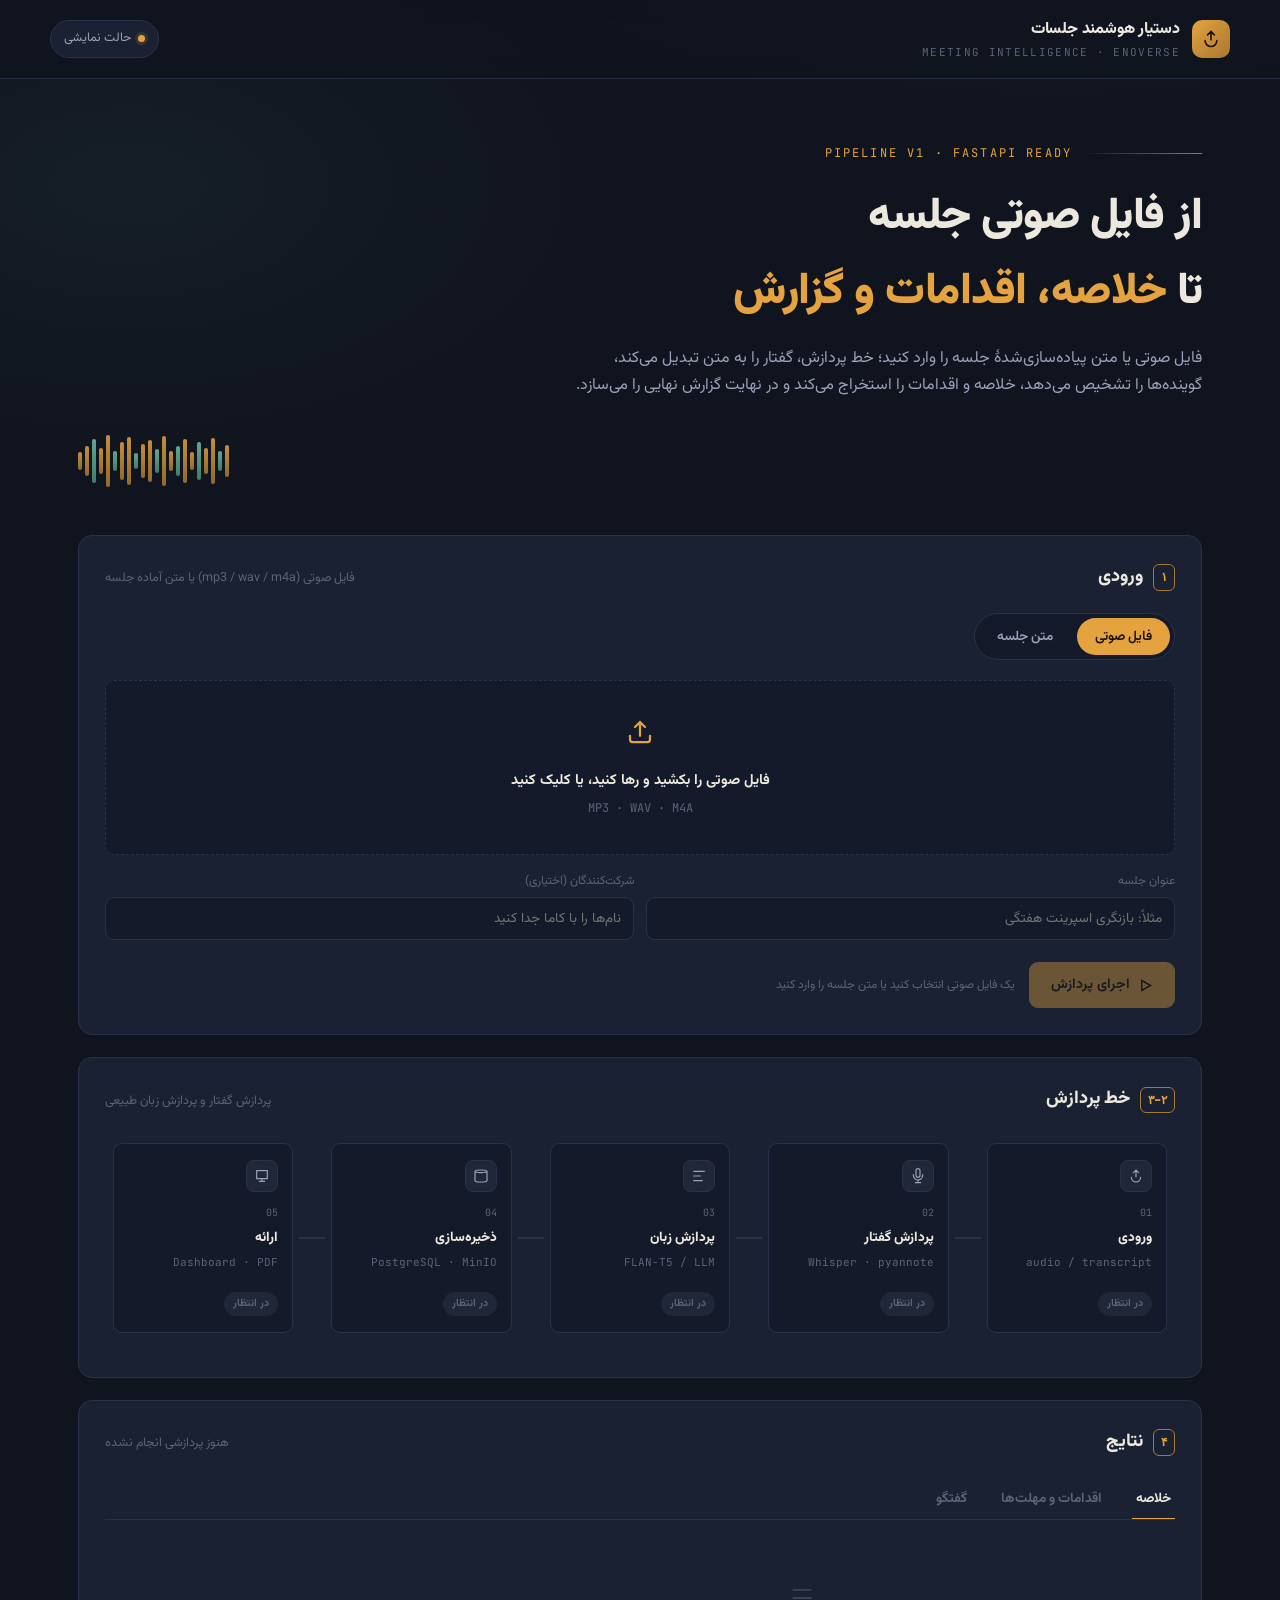
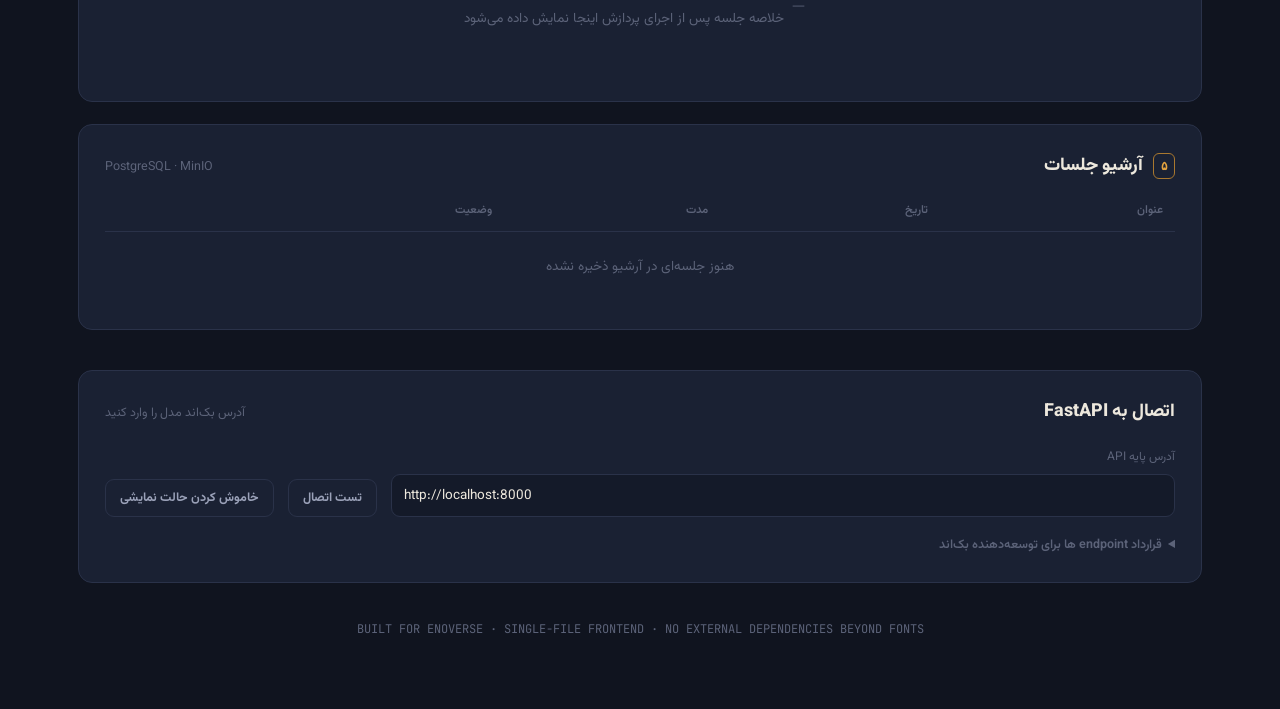
==== index.html @ 6ed1b8ac "frontend new" ====
<!DOCTYPE html>
<html lang="fa" dir="rtl">
<head>
<meta charset="UTF-8">
<meta name="viewport" content="width=device-width, initial-scale=1.0">
<title>دستیار هوشمند جلسات — Enoverse</title>
<link rel="preconnect" href="https://fonts.googleapis.com">
<link rel="preconnect" href="https://fonts.gstatic.com" crossorigin>
<link href="https://fonts.googleapis.com/css2?family=Vazirmatn:wght@400;500;600;700;800;900&family=JetBrains+Mono:wght@400;500;600;700&display=swap" rel="stylesheet">
<style>
/* ============================================================
   TOKENS
============================================================ */
:root{
  --bg:#10141f;
  --bg-alt:#141a29;
  --panel:#1a2133;
  --panel-2:#1f2738;
  --border:#2a3249;
  --border-soft:#232b40;
  --amber:#e4a33f;
  --amber-dim:#a9782f;
  --amber-soft:rgba(228,163,63,.14);
  --teal:#6fbfa5;
  --teal-soft:rgba(111,191,165,.14);
  --red:#e2664a;
  --red-soft:rgba(226,102,74,.14);
  --text:#ede8dd;
  --text-dim:#9aa1b8;
  --text-faint:#5c6379;
  --paper:#efe9db;
  --radius:14px;
  --radius-sm:9px;
  --font-fa:'Vazirmatn',sans-serif;
  --font-mono:'JetBrains Mono',monospace;
}
*{box-sizing:border-box;}
html,body{margin:0;padding:0;}
body{
  background:
    radial-gradient(1100px 520px at 82% -8%, rgba(228,163,63,.08), transparent 60%),
    radial-gradient(900px 500px at 10% 8%, rgba(111,191,165,.06), transparent 55%),
    var(--bg);
  color:var(--text);
  font-family:var(--font-fa);
  line-height:1.7;
  min-height:100vh;
}
::selection{background:var(--amber-soft);color:var(--amber);}
::-webkit-scrollbar{width:10px;height:10px;}
::-webkit-scrollbar-track{background:transparent;}
::-webkit-scrollbar-thumb{background:var(--border);border-radius:8px;}

.container{max-width:1180px;margin:0 auto;padding:0 28px;}
.mono{font-family:var(--font-mono);direction:ltr;unicode-bidi:isolate;}

a{color:inherit;}
button{font-family:inherit;cursor:pointer;}

/* ============================================================
   HEADER
============================================================ */
header.top{
  position:sticky;top:0;z-index:50;
  background:rgba(16,20,31,.86);
  backdrop-filter:blur(10px);
  border-bottom:1px solid var(--border-soft);
}
.top-inner{
  display:flex;align-items:center;justify-content:space-between;
  padding:16px 0;
}
.brand{display:flex;align-items:center;gap:12px;}
.brand-mark{
  width:38px;height:38px;border-radius:10px;
  background:linear-gradient(135deg,var(--amber),var(--amber-dim));
  display:flex;align-items:center;justify-content:center;
  flex-shrink:0;
}
.brand-mark svg{width:20px;height:20px;}
.brand-name{font-weight:800;font-size:16px;letter-spacing:-.2px;}
.brand-sub{font-family:var(--font-mono);font-size:11px;color:var(--text-faint);letter-spacing:.12em;direction:ltr;text-align:right;}

.nav-status{display:flex;align-items:center;gap:10px;}
.pill{
  display:flex;align-items:center;gap:7px;
  padding:7px 13px;border-radius:100px;
  border:1px solid var(--border);
  font-size:12.5px;color:var(--text-dim);
  background:var(--panel);
}
.dot{width:7px;height:7px;border-radius:50%;background:var(--text-faint);flex-shrink:0;}
.dot.live{background:var(--teal);box-shadow:0 0 0 3px var(--teal-soft);}
.dot.demo{background:var(--amber);box-shadow:0 0 0 3px var(--amber-soft);}

/* ============================================================
   HERO
============================================================ */
.hero{padding:64px 0 40px;}
.eyebrow{
  font-family:var(--font-mono);font-size:12px;color:var(--amber);
  letter-spacing:.18em;text-transform:uppercase;direction:ltr;
  display:flex;align-items:center;gap:10px;justify-content:flex-end;margin-bottom:18px;
}
.eyebrow::after{content:"";flex:1;max-width:120px;height:1px;background:linear-gradient(to left,var(--amber-dim),transparent);}
h1.title{
  font-size:44px;font-weight:900;letter-spacing:-.5px;margin:0 0 14px;
  color:var(--text);
}
h1.title span{color:var(--amber);}
.subtitle{font-size:16px;color:var(--text-dim);max-width:640px;margin:0 0 36px;}

/* Waveform signature */
.waveform{
  display:flex;align-items:center;gap:3px;height:52px;margin-bottom:8px;
  direction:ltr;
}
.waveform i{
  display:block;width:4px;border-radius:3px;
  background:linear-gradient(180deg,var(--amber),var(--amber-dim));
  animation:wf 1.6s ease-in-out infinite;
  opacity:.85;
}
.waveform i:nth-child(3n){background:linear-gradient(180deg,var(--teal),#4a8f79);}
@keyframes wf{
  0%,100%{transform:scaleY(.25);}
  50%{transform:scaleY(1);}
}
@media (prefers-reduced-motion:reduce){
  .waveform i{animation:none;transform:scaleY(.6);}
}

/* ============================================================
   PANELS
============================================================ */
.panel{
  background:var(--panel);
  border:1px solid var(--border);
  border-radius:var(--radius);
  padding:26px;
}
.panel + .panel{margin-top:22px;}
.panel-head{display:flex;align-items:baseline;justify-content:space-between;gap:14px;margin-bottom:20px;flex-wrap:wrap;}
.panel-title{font-size:18px;font-weight:800;display:flex;align-items:center;gap:10px;}
.panel-title .num{
  font-family:var(--font-mono);font-size:12px;color:var(--amber);
  border:1px solid var(--amber-dim);border-radius:6px;padding:2px 7px;
}
.panel-desc{font-size:12.5px;color:var(--text-faint);}

/* ============================================================
   UPLOAD SECTION
============================================================ */
.mode-switch{
  display:flex;gap:6px;background:var(--bg-alt);border:1px solid var(--border);
  border-radius:100px;padding:4px;width:fit-content;margin-bottom:20px;
}
.mode-switch button{
  border:none;background:transparent;color:var(--text-dim);
  padding:8px 18px;border-radius:100px;font-size:13.5px;font-weight:600;
  transition:all .2s;
}
.mode-switch button.active{background:var(--amber);color:#1a1204;}

.dropzone{
  border:1.5px dashed var(--border);
  border-radius:var(--radius-sm);
  padding:36px 20px;
  text-align:center;
  transition:all .2s;
  cursor:pointer;
  background:var(--bg-alt);
}
.dropzone:hover,.dropzone.drag{border-color:var(--amber);background:var(--amber-soft);}
.dropzone svg{width:30px;height:30px;color:var(--amber);margin-bottom:12px;}
.dropzone .dz-title{font-weight:700;font-size:14.5px;margin-bottom:4px;}
.dropzone .dz-sub{font-size:12px;color:var(--text-faint);font-family:var(--font-mono);direction:ltr;}
.dropzone input[type=file]{display:none;}

.file-chip{
  display:flex;align-items:center;justify-content:space-between;gap:10px;
  background:var(--bg-alt);border:1px solid var(--border);border-radius:var(--radius-sm);
  padding:12px 14px;margin-top:14px;
}
.file-chip .name{font-size:13.5px;font-weight:600;}
.file-chip .meta{font-family:var(--font-mono);font-size:11px;color:var(--text-faint);}
.file-chip button{background:none;border:none;color:var(--text-faint);font-size:16px;padding:2px 6px;}
.file-chip button:hover{color:var(--red);}

textarea.transcript-input{
  width:100%;min-height:160px;resize:vertical;
  background:var(--bg-alt);border:1px solid var(--border);border-radius:var(--radius-sm);
  color:var(--text);padding:14px;font-family:var(--font-fa);font-size:14px;line-height:1.8;
}
textarea.transcript-input:focus{outline:none;border-color:var(--amber);}

.field-row{display:flex;gap:12px;margin-top:16px;flex-wrap:wrap;}
.field{flex:1;min-width:180px;}
.field label{display:block;font-size:12px;color:var(--text-faint);margin-bottom:6px;}
.field input[type=text]{
  width:100%;background:var(--bg-alt);border:1px solid var(--border);border-radius:var(--radius-sm);
  color:var(--text);padding:10px 12px;font-size:13.5px;font-family:inherit;
}
.field input:focus{outline:none;border-color:var(--amber);}

.btn{
  display:inline-flex;align-items:center;gap:8px;justify-content:center;
  border:none;border-radius:var(--radius-sm);padding:12px 22px;
  font-size:14px;font-weight:700;transition:all .15s;
}
.btn-primary{background:var(--amber);color:#1a1204;}
.btn-primary:hover{filter:brightness(1.08);transform:translateY(-1px);}
.btn-primary:disabled{opacity:.4;cursor:not-allowed;transform:none;}
.btn-ghost{background:transparent;border:1px solid var(--border);color:var(--text-dim);}
.btn-ghost:hover{border-color:var(--text-dim);color:var(--text);}
.btn-sm{padding:8px 14px;font-size:12.5px;}
.run-row{display:flex;align-items:center;gap:14px;margin-top:22px;flex-wrap:wrap;}
.run-hint{font-size:12px;color:var(--text-faint);}

/* ============================================================
   PIPELINE (signature element — signal chain)
============================================================ */
.pipeline{
  display:flex;align-items:stretch;gap:0;overflow-x:auto;padding:8px 2px 18px;
}
.stage{
  flex:1;min-width:168px;position:relative;
  background:var(--bg-alt);border:1px solid var(--border);border-radius:var(--radius-sm);
  padding:16px 14px;margin:0 6px;
  transition:border-color .3s, background .3s;
}
.stage.active{border-color:var(--amber);background:var(--amber-soft);}
.stage.done{border-color:var(--teal);}
.stage.skip{opacity:.45;}
.stage-icon{
  width:32px;height:32px;border-radius:8px;background:var(--panel-2);
  display:flex;align-items:center;justify-content:center;margin-bottom:12px;
  border:1px solid var(--border);
}
.stage.active .stage-icon{background:var(--amber);border-color:var(--amber);}
.stage.done .stage-icon{background:var(--teal);border-color:var(--teal);}
.stage-icon svg{width:16px;height:16px;color:var(--text-dim);}
.stage.active .stage-icon svg,.stage.done .stage-icon svg{color:#101418;}
.stage-num{font-family:var(--font-mono);font-size:10px;color:var(--text-faint);margin-bottom:6px;}
.stage-title{font-size:13.5px;font-weight:800;margin-bottom:4px;}
.stage-sub{font-size:11px;color:var(--text-faint);font-family:var(--font-mono);line-height:1.6;direction:ltr;text-align:right;min-height:28px;}
.stage-badge{
  display:inline-block;margin-top:10px;font-size:10.5px;font-weight:700;
  padding:3px 9px;border-radius:100px;background:var(--panel-2);color:var(--text-faint);
}
.stage.active .stage-badge{background:var(--amber);color:#1a1204;}
.stage.done .stage-badge{background:var(--teal);color:#0c231b;}

.connector{
  width:26px;flex-shrink:0;position:relative;align-self:center;height:2px;
  background:var(--border);
}
.connector.flow{background:linear-gradient(90deg,var(--amber),var(--teal));}
.connector.flow::after{
  content:"";position:absolute;top:-2px;right:0;width:6px;height:6px;border-radius:50%;
  background:var(--amber);box-shadow:0 0 8px var(--amber);
  animation:travel 1.1s linear infinite;
}
@keyframes travel{
  0%{right:100%;opacity:0;}
  10%{opacity:1;}
  90%{opacity:1;}
  100%{right:-2px;opacity:0;}
}

/* ============================================================
   RESULTS TABS
============================================================ */
.tabs{display:flex;gap:4px;border-bottom:1px solid var(--border);margin-bottom:20px;overflow-x:auto;}
.tab{
  background:none;border:none;color:var(--text-faint);padding:10px 4px;margin-left:22px;
  font-size:13.5px;font-weight:700;position:relative;white-space:nowrap;
}
.tab.active{color:var(--text);}
.tab.active::after{content:"";position:absolute;bottom:-1px;right:0;left:0;height:2px;background:var(--amber);}
.tab-panel{display:none;}
.tab-panel.active{display:block;animation:fadein .25s ease;}
@keyframes fadein{from{opacity:0;transform:translateY(4px);}to{opacity:1;transform:translateY(0);}}

.summary-text{font-size:14.5px;line-height:2;color:var(--text);background:var(--bg-alt);border:1px solid var(--border-soft);border-radius:var(--radius-sm);padding:18px;}

.action-item{
  display:flex;gap:14px;align-items:flex-start;
  background:var(--bg-alt);border:1px solid var(--border-soft);border-radius:var(--radius-sm);
  padding:14px 16px;margin-bottom:10px;
}
.action-item .idx{
  font-family:var(--font-mono);font-size:11px;color:var(--amber);
  border:1px solid var(--amber-dim);border-radius:6px;width:24px;height:24px;
  display:flex;align-items:center;justify-content:center;flex-shrink:0;
}
.action-item .task{font-size:14px;font-weight:600;margin-bottom:5px;}
.action-item .tags{display:flex;gap:8px;flex-wrap:wrap;}
.tag{font-size:11px;font-family:var(--font-mono);color:var(--text-faint);background:var(--panel-2);padding:2px 9px;border-radius:100px;border:1px solid var(--border-soft);}
.tag.owner{color:var(--teal);border-color:rgba(111,191,165,.3);}
.tag.deadline{color:var(--amber);border-color:rgba(228,163,63,.3);}

.speaker-block{margin-bottom:16px;}
.speaker-name{display:flex;align-items:center;gap:8px;font-size:13px;font-weight:800;margin-bottom:6px;}
.speaker-swatch{width:9px;height:9px;border-radius:50%;flex-shrink:0;}
.speaker-line{font-size:13.5px;color:var(--text-dim);padding-right:17px;line-height:1.9;}

.empty{
  text-align:center;padding:44px 20px;color:var(--text-faint);font-size:13.5px;
}
.empty svg{width:28px;height:28px;margin-bottom:10px;opacity:.5;}

/* ============================================================
   HISTORY TABLE
============================================================ */
table.history{width:100%;border-collapse:collapse;font-size:13.5px;}
table.history th{
  text-align:right;font-size:11.5px;color:var(--text-faint);font-weight:600;
  padding:0 12px 10px;border-bottom:1px solid var(--border);
}
table.history td{padding:13px 12px;border-bottom:1px solid var(--border-soft);}
table.history tr:last-child td{border-bottom:none;}
.status-chip{font-size:11px;font-family:var(--font-mono);padding:3px 9px;border-radius:100px;}
.status-chip.done{background:var(--teal-soft);color:var(--teal);}
.status-chip.processing{background:var(--amber-soft);color:var(--amber);}
table.history .row-actions{display:flex;gap:6px;}
table.history .row-actions button{
  background:var(--panel-2);border:1px solid var(--border);color:var(--text-dim);
  border-radius:7px;padding:5px 10px;font-size:11.5px;
}
table.history .row-actions button:hover{color:var(--text);border-color:var(--text-dim);}

/* ============================================================
   API CONFIG FOOTER
============================================================ */
footer{padding:40px 0 70px;}
.api-panel{display:flex;gap:14px;align-items:flex-end;flex-wrap:wrap;}
.api-panel .field{min-width:280px;}
.conn-result{font-family:var(--font-mono);font-size:12px;margin-top:10px;}
.conn-result.ok{color:var(--teal);}
.conn-result.fail{color:var(--red);}
.contract-toggle{margin-top:18px;}
.contract-toggle summary{cursor:pointer;font-size:12.5px;color:var(--text-faint);font-weight:600;}
.contract{
  font-family:var(--font-mono);font-size:11.5px;color:var(--text-dim);
  background:var(--bg-alt);border:1px solid var(--border-soft);border-radius:var(--radius-sm);
  padding:16px;margin-top:12px;white-space:pre;overflow-x:auto;direction:ltr;text-align:left;line-height:1.9;
}
.foot-note{text-align:center;color:var(--text-faint);font-size:12px;margin-top:36px;}

@media (max-width:760px){
  h1.title{font-size:30px;}
  .pipeline{flex-direction:column;}
  .connector{width:2px;height:20px;margin:0 auto;}
  .stage{margin:6px 0;}
}
</style>
</head>
<body>

<header class="top">
  <div class="container top-inner">
    <div class="brand">
      <div class="brand-mark">
        <svg viewBox="0 0 24 24" fill="none" stroke="#1a1204" stroke-width="2" stroke-linecap="round"><path d="M12 3v10M8 7l4-4 4 4M5 14a7 7 0 0014 0"/></svg>
      </div>
      <div>
        <div class="brand-name">دستیار هوشمند جلسات</div>
        <div class="brand-sub">MEETING&nbsp;INTELLIGENCE&nbsp;·&nbsp;ENOVERSE</div>
      </div>
    </div>
    <div class="nav-status">
      <div class="pill"><span class="dot demo" id="connDot"></span><span id="connLabel">حالت نمایشی</span></div>
    </div>
  </div>
</header>

<main class="container">

  <section class="hero">
    <div class="eyebrow">PIPELINE v1 · FASTAPI READY</div>
    <h1 class="title">از فایل صوتی جلسه<br>تا <span>خلاصه، اقدامات و گزارش</span></h1>
    <p class="subtitle">فایل صوتی یا متن پیاده‌سازی‌شدهٔ جلسه را وارد کنید؛ خط پردازش، گفتار را به متن تبدیل می‌کند، گوینده‌ها را تشخیص می‌دهد، خلاصه و اقدامات را استخراج می‌کند و در نهایت گزارش نهایی را می‌سازد.</p>
    <div class="waveform" id="heroWave"></div>
  </section>

  <!-- LAYER 1 — INPUT -->
  <section class="panel">
    <div class="panel-head">
      <div class="panel-title"><span class="num">۱</span> ورودی</div>
      <div class="panel-desc">فایل صوتی (mp3 / wav / m4a) یا متن آماده جلسه</div>
    </div>

    <div class="mode-switch">
      <button class="active" data-mode="audio" onclick="setMode('audio')">فایل صوتی</button>
      <button data-mode="text" onclick="setMode('text')">متن جلسه</button>
    </div>

    <div id="audioMode">
      <div class="dropzone" id="dropzone" onclick="document.getElementById('fileInput').click()">
        <input type="file" id="fileInput" accept=".mp3,.wav,.m4a,audio/*">
        <svg viewBox="0 0 24 24" fill="none" stroke="currentColor" stroke-width="1.8" stroke-linecap="round"><path d="M12 15V4M8 8l4-4 4 4M4 15v3a2 2 0 002 2h12a2 2 0 002-2v-3"/></svg>
        <div class="dz-title">فایل صوتی را بکشید و رها کنید، یا کلیک کنید</div>
        <div class="dz-sub">MP3 · WAV · M4A</div>
      </div>
      <div id="fileChip" style="display:none"></div>
    </div>

    <div id="textMode" style="display:none">
      <textarea class="transcript-input" id="transcriptInput" placeholder="متن پیاده‌سازی‌شده جلسه را اینجا وارد یا جای‌گذاری کنید…"></textarea>
    </div>

    <div class="field-row">
      <div class="field">
        <label>عنوان جلسه</label>
        <input type="text" id="meetingTitle" placeholder="مثلاً: بازنگری اسپرینت هفتگی">
      </div>
      <div class="field">
        <label>شرکت‌کنندگان (اختیاری)</label>
        <input type="text" id="meetingAttendees" placeholder="نام‌ها را با کاما جدا کنید">
      </div>
    </div>

    <div class="run-row">
      <button class="btn btn-primary" id="runBtn" onclick="runPipeline()" disabled>
        <svg width="15" height="15" viewBox="0 0 24 24" fill="none" stroke="currentColor" stroke-width="2.4" stroke-linecap="round"><path d="M6 4l14 8-14 8V4z"/></svg>
        اجرای پردازش
      </button>
      <span class="run-hint" id="runHint">یک فایل صوتی انتخاب کنید یا متن جلسه را وارد کنید</span>
    </div>
  </section>

  <!-- LAYER 2+3 — PIPELINE VISUAL -->
  <section class="panel">
    <div class="panel-head">
      <div class="panel-title"><span class="num">۲–۳</span> خط پردازش</div>
      <div class="panel-desc">پردازش گفتار و پردازش زبان طبیعی</div>
    </div>
    <div class="pipeline" id="pipeline"><!-- stages injected by JS --></div>
  </section>

  <!-- RESULTS -->
  <section class="panel">
    <div class="panel-head">
      <div class="panel-title"><span class="num">۴</span> نتایج</div>
      <div class="panel-desc" id="resultMeta">هنوز پردازشی انجام نشده</div>
    </div>

    <div class="tabs">
      <button class="tab active" data-tab="summary" onclick="setTab('summary')">خلاصه</button>
      <button class="tab" data-tab="actions" onclick="setTab('actions')">اقدامات و مهلت‌ها</button>
      <button class="tab" data-tab="transcript" onclick="setTab('transcript')">گفتگو</button>
    </div>

    <div class="tab-panel active" data-panel="summary" id="panelSummary">
      <div class="empty">
        <svg viewBox="0 0 24 24" fill="none" stroke="currentColor" stroke-width="1.6"><path d="M4 5h16M4 12h16M4 19h10"/></svg>
        خلاصه جلسه پس از اجرای پردازش اینجا نمایش داده می‌شود
      </div>
    </div>
    <div class="tab-panel" data-panel="actions" id="panelActions">
      <div class="empty">
        <svg viewBox="0 0 24 24" fill="none" stroke="currentColor" stroke-width="1.6"><path d="M9 11l3 3 8-8M20 12v6a2 2 0 01-2 2H6a2 2 0 01-2-2V6a2 2 0 012-2h9"/></svg>
        اقدامات، مسئولان و مهلت‌ها پس از استخراج اینجا نمایش داده می‌شود
      </div>
    </div>
    <div class="tab-panel" data-panel="transcript" id="panelTranscript">
      <div class="empty">
        <svg viewBox="0 0 24 24" fill="none" stroke="currentColor" stroke-width="1.6"><path d="M8 9h8M8 13h5M21 15a2 2 0 01-2 2H9l-4 4V6a2 2 0 012-2h12a2 2 0 012 2v9z"/></svg>
        گفتگوی پیاده‌سازی‌شده به تفکیک گوینده اینجا نمایش داده می‌شود
      </div>
    </div>

    <div class="run-row" id="exportRow" style="display:none">
      <button class="btn btn-ghost btn-sm" onclick="downloadReport()">دانلود گزارش PDF</button>
      <button class="btn btn-ghost btn-sm" onclick="saveMeeting()">ذخیره در آرشیو جلسات</button>
    </div>
  </section>

  <!-- LAYER 4/5 — HISTORY -->
  <section class="panel">
    <div class="panel-head">
      <div class="panel-title"><span class="num">۵</span> آرشیو جلسات</div>
      <div class="panel-desc">PostgreSQL · MinIO</div>
    </div>
    <div id="historyWrap">
      <table class="history">
        <thead>
          <tr><th>عنوان</th><th>تاریخ</th><th>مدت</th><th>وضعیت</th><th></th></tr>
        </thead>
        <tbody id="historyBody"></tbody>
      </table>
    </div>
  </section>

  <!-- FOOTER — API CONFIG -->
  <footer>
    <div class="panel">
      <div class="panel-head">
        <div class="panel-title">اتصال به FastAPI</div>
        <div class="panel-desc">آدرس بک‌اند مدل را وارد کنید</div>
      </div>
      <div class="api-panel">
        <div class="field">
          <label>آدرس پایه API</label>
          <input type="text" id="apiBase" class="mono" placeholder="http://localhost:8000" value="http://localhost:8000">
        </div>
        <button class="btn btn-ghost btn-sm" onclick="testConnection()">تست اتصال</button>
        <button class="btn btn-ghost btn-sm" onclick="toggleDemo()" id="demoBtn">خاموش کردن حالت نمایشی</button>
      </div>
      <div class="conn-result" id="connResult"></div>

      <details class="contract-toggle">
        <summary>قرارداد endpoint ها برای توسعه‌دهنده بک‌اند</summary>
        <div class="contract">POST   /api/transcribe        (multipart file)  -&gt; { transcript, speakers:[{id,name}], segments:[{speaker,text,start,end}] }
POST   /api/summarize         { transcript }    -&gt; { summary }
POST   /api/extract-actions   { transcript }    -&gt; { items:[{task,owner,deadline}] }
POST   /api/meetings          { title, transcript, summary, items, speakers, duration } -&gt; { id }
GET    /api/meetings          -&gt;                { meetings:[{id,title,date,duration,status}] }
GET    /api/meetings/:id/report  -&gt; PDF (blob)
GET    /api/health            -&gt; { ok:true }</div>
      </details>
    </div>
    <div class="foot-note mono">BUILT FOR ENOVERSE · SINGLE-FILE FRONTEND · NO EXTERNAL DEPENDENCIES BEYOND FONTS</div>
  </footer>

</main>

<script>
/* ============================================================
   STATE
============================================================ */
const state = {
  mode: 'audio',
  file: null,
  transcriptText: '',
  demoMode: false,
  apiBase: 'http://localhost:8000',
  currentTab: 'summary',
  results: null,
  meetings: [],
  currentMeetingId: null
};

/* ============================================================
   HERO WAVEFORM
============================================================ */
(function buildWave(){
  const wave = document.getElementById('heroWave');
  const heights = [18,30,44,26,52,20,38,48,16,34,42,24,50,20,30,44,18,38,26,46,20,32];
  heights.forEach((h,i)=>{
    const bar = document.createElement('i');
    bar.style.height = h+'px';
    bar.style.animationDelay = (i*0.06)+'s';
    wave.appendChild(bar);
  });
})();

/* ============================================================
   PIPELINE DEFINITION (mirrors the architecture diagram)
============================================================ */
const STAGES = [
  { id:'input',     title:'ورودی',              sub:'audio / transcript', icon:'M12 3v10M8 7l4-4 4 4M5 14a7 7 0 0014 0' },
  { id:'speech',     title:'پردازش گفتار',        sub:'Whisper · pyannote', icon:'M12 1a3 3 0 00-3 3v7a3 3 0 006 0V4a3 3 0 00-3-3zM19 10v1a7 7 0 01-14 0v-1M12 18v4M8 22h8' },
  { id:'nlp',        title:'پردازش زبان',         sub:'FLAN-T5 / LLM', icon:'M4 5h16M4 12h10M4 19h13' },
  { id:'data',       title:'ذخیره‌سازی',          sub:'PostgreSQL · MinIO', icon:'M3 5v14c0 1.1 4 2 9 2s9-.9 9-2V5M3 5c0 1.1 4 2 9 2s9-.9 9-2M3 5c0-1.1 4-2 9-2s9 .9 9 2' },
  { id:'delivery',   title:'ارائه',              sub:'Dashboard · PDF', icon:'M4 4h16v12H4zM8 20h8M12 16v4' },
];

function renderPipeline(activeIndex=-1, doneUpTo=-1, skipSpeech=false){
  const wrap = document.getElementById('pipeline');
  wrap.innerHTML = '';
  STAGES.forEach((s, i)=>{
    if(i>0){
      const conn = document.createElement('div');
      conn.className = 'connector' + ((i-1 <= doneUpTo && !(skipSpeech && i===1)) ? ' flow' : '');
      wrap.appendChild(conn);
    }
    const el = document.createElement('div');
    let cls = 'stage';
    const isSkipped = skipSpeech && s.id==='speech';
    if(isSkipped) cls += ' skip';
    else if(i === activeIndex) cls += ' active';
    else if(i <= doneUpTo) cls += ' done';
    el.className = cls;
    el.innerHTML = `
      <div class="stage-icon"><svg viewBox="0 0 24 24" fill="none" stroke="currentColor" stroke-width="1.8" stroke-linecap="round"><path d="${s.icon}"/></svg></div>
      <div class="stage-num">${String(i+1).padStart(2,'0')}</div>
      <div class="stage-title">${s.title}</div>
      <div class="stage-sub">${s.sub}</div>
      <div class="stage-badge">${isSkipped ? 'رد شد' : (i===activeIndex ? 'در حال پردازش' : (i<=doneUpTo ? 'کامل' : 'در انتظار'))}</div>
    `;
    wrap.appendChild(el);
  });
}
renderPipeline();

/* ============================================================
   MODE SWITCH / UPLOAD
============================================================ */
function setMode(mode){
  state.mode = mode;
  document.querySelectorAll('.mode-switch button').forEach(b=>b.classList.toggle('active', b.dataset.mode===mode));
  document.getElementById('audioMode').style.display = mode==='audio' ? '' : 'none';
  document.getElementById('textMode').style.display = mode==='text' ? '' : 'none';
  updateRunState();
}

const dropzone = document.getElementById('dropzone');
const fileInput = document.getElementById('fileInput');
fileInput.addEventListener('change', e=> handleFile(e.target.files[0]));
['dragover','dragleave','drop'].forEach(evt=>{
  dropzone.addEventListener(evt, e=>{
    e.preventDefault();
    dropzone.classList.toggle('drag', evt==='dragover');
    if(evt==='drop' && e.dataTransfer.files[0]) handleFile(e.dataTransfer.files[0]);
  });
});

function handleFile(file){
  if(!file) return;
  state.file = file;
  const chip = document.getElementById('fileChip');
  chip.style.display = 'flex';
  chip.className = 'file-chip';
  const sizeKb = (file.size/1024/1024).toFixed(1);
  chip.innerHTML = `
    <div>
      <div class="name">${file.name}</div>
      <div class="meta">${sizeKb} MB</div>
    </div>
    <button onclick="clearFile(event)">✕</button>
  `;
  updateRunState();
}
function clearFile(e){
  e.stopPropagation();
  state.file = null;
  fileInput.value = '';
  document.getElementById('fileChip').style.display = 'none';
  updateRunState();
}
document.getElementById('transcriptInput').addEventListener('input', e=>{
  state.transcriptText = e.target.value;
  updateRunState();
});
function updateRunState(){
  const ready = state.mode==='audio' ? !!state.file : state.transcriptText.trim().length > 20;
  document.getElementById('runBtn').disabled = !ready;
  document.getElementById('runHint').textContent = ready
    ? 'آماده اجرا'
    : (state.mode==='audio' ? 'یک فایل صوتی انتخاب کنید' : 'حداقل چند جمله از متن جلسه را وارد کنید');
}

/* ============================================================
   API HELPERS — real calls first, demo fallback second
============================================================ */
async function apiCall(path, options={}){
  const url = state.apiBase.replace(/\/$/,'') + path;
  const res = await fetch(url, { ...options });
  if(!res.ok) throw new Error('API error ' + res.status);
  return res;
}

async function testConnection(){
  state.apiBase = document.getElementById('apiBase').value.trim() || state.apiBase;
  const out = document.getElementById('connResult');
  out.textContent = 'در حال بررسی…';
  out.className = 'conn-result';
  try{
    await apiCall('/api/health');
    out.textContent = '✓ اتصال برقرار شد';
    out.className = 'conn-result ok';
    setConnected(true);
  }catch(err){
    out.textContent = '✕ اتصال برقرار نشد — در حالت نمایشی ادامه می‌دهیم (' + err.message + ')';
    out.className = 'conn-result fail';
    setConnected(false);
  }
}
function setConnected(live){
  state.demoMode = !live;
  document.getElementById('connDot').className = 'dot ' + (live ? 'live' : 'demo');
  document.getElementById('connLabel').textContent = live ? 'متصل به API' : 'حالت نمایشی';
  document.getElementById('demoBtn').textContent = live ? 'روشن کردن حالت نمایشی' : 'خاموش کردن حالت نمایشی';
}
function toggleDemo(){ setConnected(state.demoMode); }

/* ============================================================
   PIPELINE EXECUTION
============================================================ */
async function runPipeline(){
  const skipSpeech = state.mode === 'text';
  document.getElementById('runBtn').disabled = true;

  // stage 0: input received
  renderPipeline(0, -1, skipSpeech);
  await wait(400);

  let transcript, speakers, segments;

  // stage 1: speech processing (skipped if raw text supplied)
  if(!skipSpeech){
    renderPipeline(1, 0, skipSpeech);
    ({ transcript, speakers, segments } = await callTranscribe(state.file));
    renderPipeline(1, 1, skipSpeech);
  } else {
    transcript = state.transcriptText.trim();
    speakers = null; segments = null;
    renderPipeline(1, 0, skipSpeech); // shown as skipped
  }
  await wait(300);

  // stage 2: NLP — summarize + extract in parallel
  renderPipeline(2, skipSpeech ? 0 : 1, skipSpeech);
  const [summary, items] = await Promise.all([
    callSummarize(transcript),
    callExtractActions(transcript)
  ]);
  renderPipeline(2, 2, skipSpeech);
  await wait(300);

  // stage 3: data layer (implicit save happens on "save to archive")
  renderPipeline(3, 3, skipSpeech);
  await wait(350);

  // stage 4: delivery ready
  renderPipeline(4, 4, skipSpeech);

  state.results = { transcript, speakers, segments, summary, items };
  renderResults();
  document.getElementById('runBtn').disabled = false;
  document.getElementById('exportRow').style.display = 'flex';
}
function wait(ms){ return new Promise(r=>setTimeout(r,ms)); }

async function callTranscribe(file){
  if(!state.demoMode){
    try{
      const form = new FormData();
      form.append('file', file);
      const res = await apiCall('/api/transcribe', { method:'POST', body:form });
      return await res.json();
    }catch(e){ /* fall through to demo */ }
  }
  await wait(900);
  return mockTranscribe(file?.name || 'جلسه');
}
async function callSummarize(transcript){
  if(!state.demoMode){
    try{
      const res = await apiCall('/api/summarize', { method:'POST', headers:{'Content-Type':'application/json'}, body:JSON.stringify({transcript}) });
      const d = await res.json();
      return d.summary;
    }catch(e){ /* fall through */ }
  }
  await wait(700);
  return mockSummary();
}
async function callExtractActions(transcript){
  if(!state.demoMode){
    try{
      const res = await apiCall('/api/extract-actions', { method:'POST', headers:{'Content-Type':'application/json'}, body:JSON.stringify({transcript}) });
      const d = await res.json();
      console.log('ACTION TRACKER RESULT:', actionData);
      return d.items;
    }catch(e){ /* fall through */ }
  }
  await wait(700);
  return mockActions();
}

/* ============================================================
   DEMO DATA (used only when no live backend is connected)
============================================================ */
function mockTranscribe(name){
  return {
    transcript: state.transcriptText || 'متن نمونهٔ پیاده‌سازی‌شده جلسه در اینجا قرار می‌گیرد.',
    speakers: [
      {id:'s1', name:'گوینده ۱', color:'#e4a33f'},
      {id:'s2', name:'گوینده ۲', color:'#6fbfa5'},
    ],
    segments: [
      {speaker:'گوینده ۱', text:'خب بریم سراغ بررسی وضعیت اسپرینت. مدل تشخیص گفتار رو تست کردیم؟'},
      {speaker:'گوینده ۲', text:'بله، دقت روی نمونه‌های فارسی حدود ۹۲ درصده. مشکل اصلی روی صداهای هم‌پوشان بود.'},
      {speaker:'گوینده ۱', text:'خوبه. تا جمعه خلاصه‌سازی رو هم وصل کن به pipeline.'},
      {speaker:'گوینده ۲', text:'باشه، گزارش PDF رو هم تا آخر هفته آماده می‌کنم.'},
    ]
  };
}
function mockSummary(){
  return 'در این جلسه وضعیت پیاده‌سازی خط پردازش صوت بررسی شد. مدل تشخیص گفتار روی نمونه‌های فارسی با دقت قابل‌قبولی کار می‌کند، اما در تشخیص صداهای هم‌پوشان نیاز به بهبود دارد. تیم توافق کرد که ماژول خلاصه‌سازی تا پایان هفته به خط پردازش متصل شود و گزارش PDF نهایی نیز آماده شود.';
}
function mockActions(){
  return [
    {task:'اتصال ماژول خلاصه‌سازی به pipeline اصلی', owner:'گوینده ۲', deadline:'جمعه این هفته'},
    {task:'بهبود دقت تشخیص گفتار روی صداهای هم‌پوشان', owner:'گوینده ۱', deadline:'اسپرینت بعدی'},
    {task:'آماده‌سازی خروجی گزارش PDF', owner:'گوینده ۲', deadline:'پایان هفته'},
  ];
}

/* ============================================================
   RESULTS RENDERING
============================================================ */
function renderResults(){
  const r = state.results;
  document.getElementById('resultMeta').textContent =
    (document.getElementById('meetingTitle').value || 'جلسه بدون عنوان') + ' · ' + new Date().toLocaleDateString('fa-IR');

  document.getElementById('panelSummary').innerHTML = `<div class="summary-text">${r.summary}</div>`;

  document.getElementById('panelActions').innerHTML = r.items.map((it,i)=>`
    <div class="action-item">
      <div class="idx">${i+1}</div>
      <div>
        <div class="task">${it.task}</div>
        <div class="tags">
          <span class="tag owner">مسئول: ${it.owner}</span>
          <span class="tag deadline">مهلت: ${it.deadline}</span>
        </div>
      </div>
    </div>
  `).join('');

  if(r.segments){
    document.getElementById('panelTranscript').innerHTML = r.segments.map(seg=>{
      const spk = (r.speakers||[]).find(s=>s.name===seg.speaker);
      const color = spk ? spk.color : '#9aa1b8';
      return `<div class="speaker-block">
        <div class="speaker-name"><span class="speaker-swatch" style="background:${color}"></span>${seg.speaker}</div>
        <div class="speaker-line">${seg.text}</div>
      </div>`;
    }).join('');
  } else {
    document.getElementById('panelTranscript').innerHTML = `<div class="summary-text">${r.transcript}</div>`;
  }
}

function setTab(tab){
  state.currentTab = tab;
  document.querySelectorAll('.tab').forEach(b=>b.classList.toggle('active', b.dataset.tab===tab));
  document.querySelectorAll('.tab-panel').forEach(p=>p.classList.toggle('active', p.dataset.panel===tab));
}

/* ============================================================
   SAVE / DOWNLOAD / HISTORY
============================================================ */
async function saveMeeting() {
  const title =
    document.getElementById('meetingTitle').value || 'جلسه بدون عنوان';

  const payload = {
    title,
    transcript: state.results.transcript,
    summary: state.results.summary,
    items: state.results.items,
    speakers: state.results.speakers,
    duration: 0
  };

  let saved = null;

  if (!state.demoMode) {
    try {
      const res = await apiCall('/api/meetings', {
        method: 'POST',
        headers: {
          'Content-Type': 'application/json'
        },
        body: JSON.stringify(payload)
      });

      const data = await res.json();

      console.log('SAVE MEETING STATUS:', res.status);
      console.log('SAVE MEETING RESPONSE:', data);

      if (!res.ok) {
        throw new Error(JSON.stringify(data));
      }

      saved = data;

    } catch (e) {
      console.error('SAVE MEETING ERROR:', e);
      alert('ذخیره جلسه ناموفق بود: ' + e.message);
      return;
    }
  }

  const id = saved?.id || 'm' + Date.now();

  state.currentMeetingId = id;

  state.meetings.unshift({
    id,
    title,
    date: new Date().toLocaleDateString('fa-IR'),
    duration: '—',
    status: 'done'
  });

  renderHistory();
  alert('جلسه ذخیره شد.');
}

async function downloadReport() {
  if (!state.currentMeetingId) {
    alert('ابتدا جلسه را ذخیره کنید.');
    return;
  }

  try {
    const response = await fetch(
      `${state.apiBase}/api/meetings/${state.currentMeetingId}/report`
    );

    if (!response.ok) {
      throw new Error(`PDF download failed: ${response.status}`);
    }

    const blob = await response.blob();
    renderPipeline(-1, 4, false);
    const url = window.URL.createObjectURL(blob);

    const link = document.createElement('a');
    link.href = url;
    link.download = 'meeting-report.pdf';

    document.body.appendChild(link);
    link.click();
    link.remove();

    window.URL.revokeObjectURL(url);

  } catch (error) {
    console.error('PDF error:', error);
    alert('خطا در دریافت فایل PDF');
  }
}
function renderHistory(){
  const body = document.getElementById('historyBody');
  if(state.meetings.length===0){
    body.innerHTML = `<tr><td colspan="5" style="text-align:center;color:var(--text-faint);padding:24px 0">هنوز جلسه‌ای در آرشیو ذخیره نشده</td></tr>`;
    return;
  }
  body.innerHTML = state.meetings.map(m=>`
    <tr>
      <td>${m.title}</td>
      <td class="mono">${m.date}</td>
      <td class="mono">${m.duration}</td>
      <td><span class="status-chip done">تکمیل‌شده</span></td>
      <td class="row-actions"><button onclick="alert('مشاهده جزئیات جلسه ${m.id}')">مشاهده</button></td>
    </tr>
  `).join('');
}

async function loadMeetings(){
  if(!state.demoMode){
    try{
      const res = await apiCall('/api/meetings');
      const d = await res.json();
      state.meetings = d.meetings || [];
    }catch(e){ /* keep local state */ }
  }
  renderHistory();
}

/* init */
setConnected(false);
renderHistory();
</script>
</body>
</html>
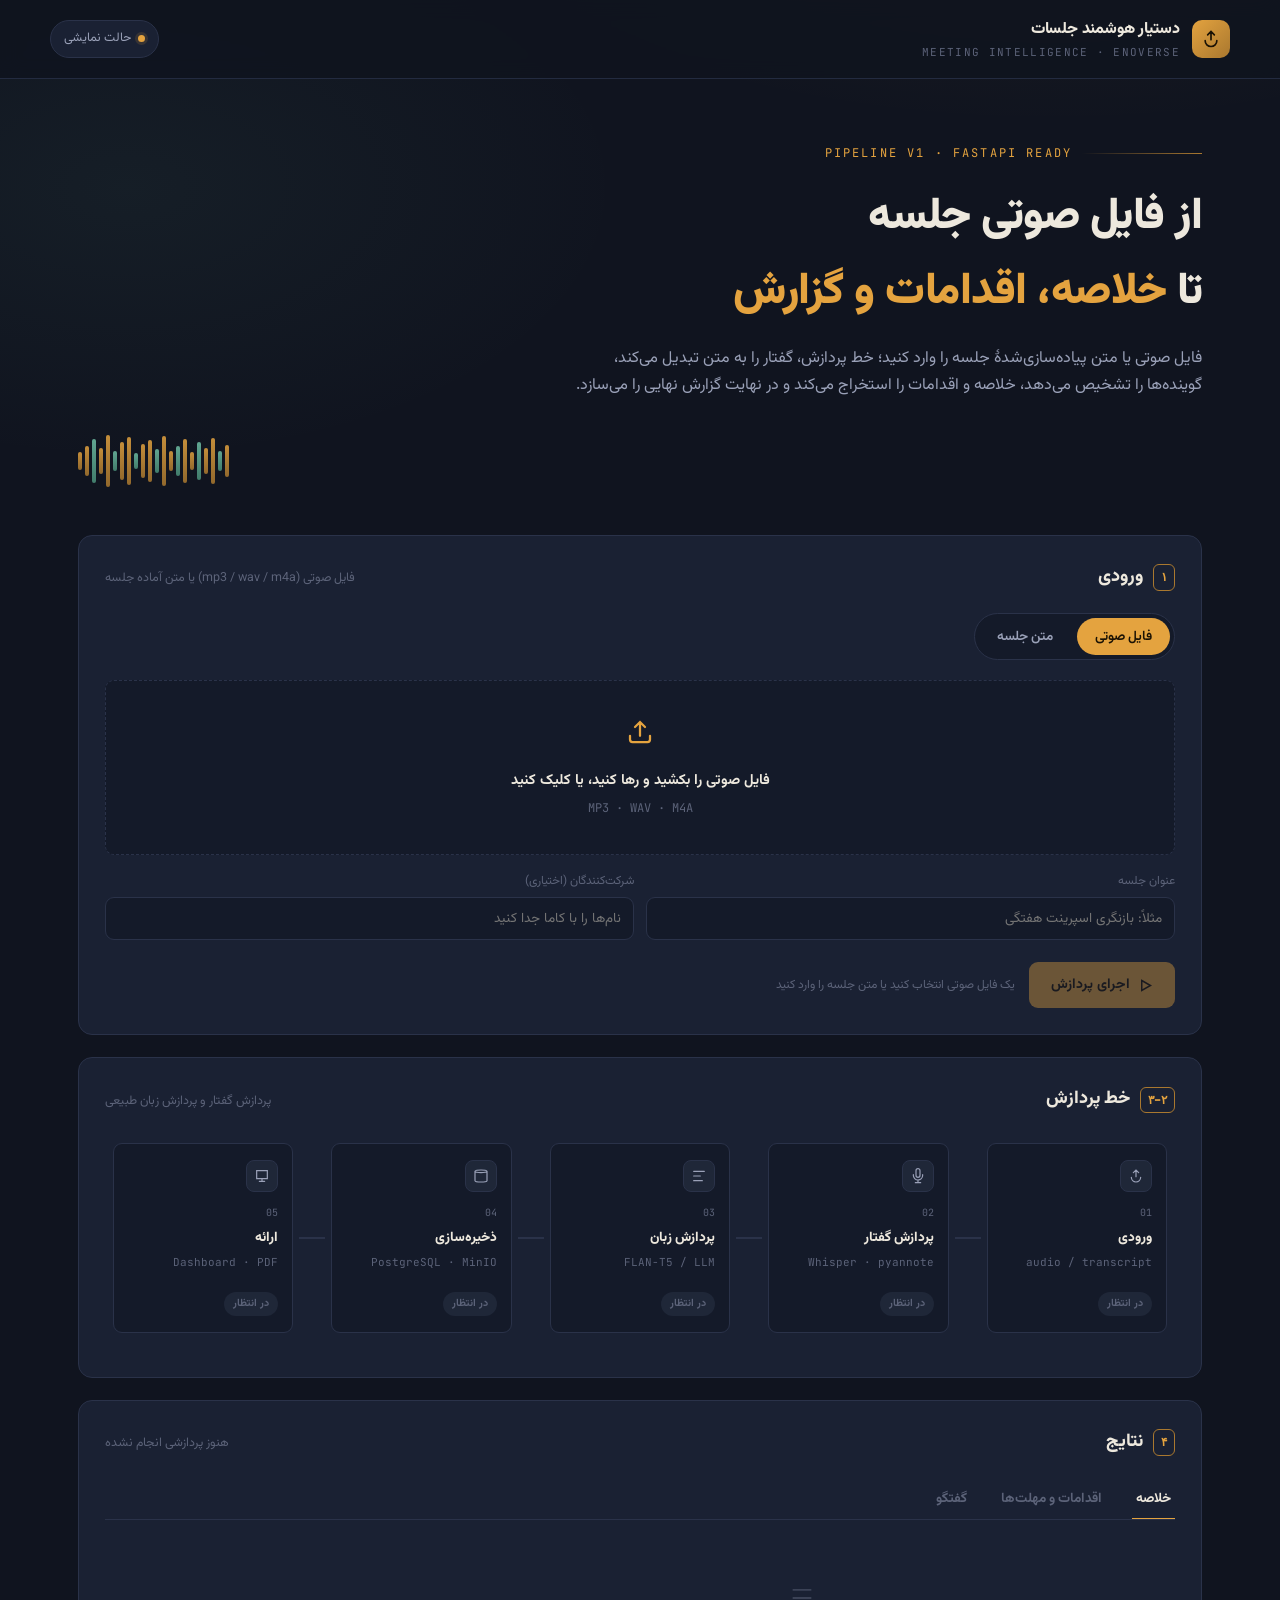
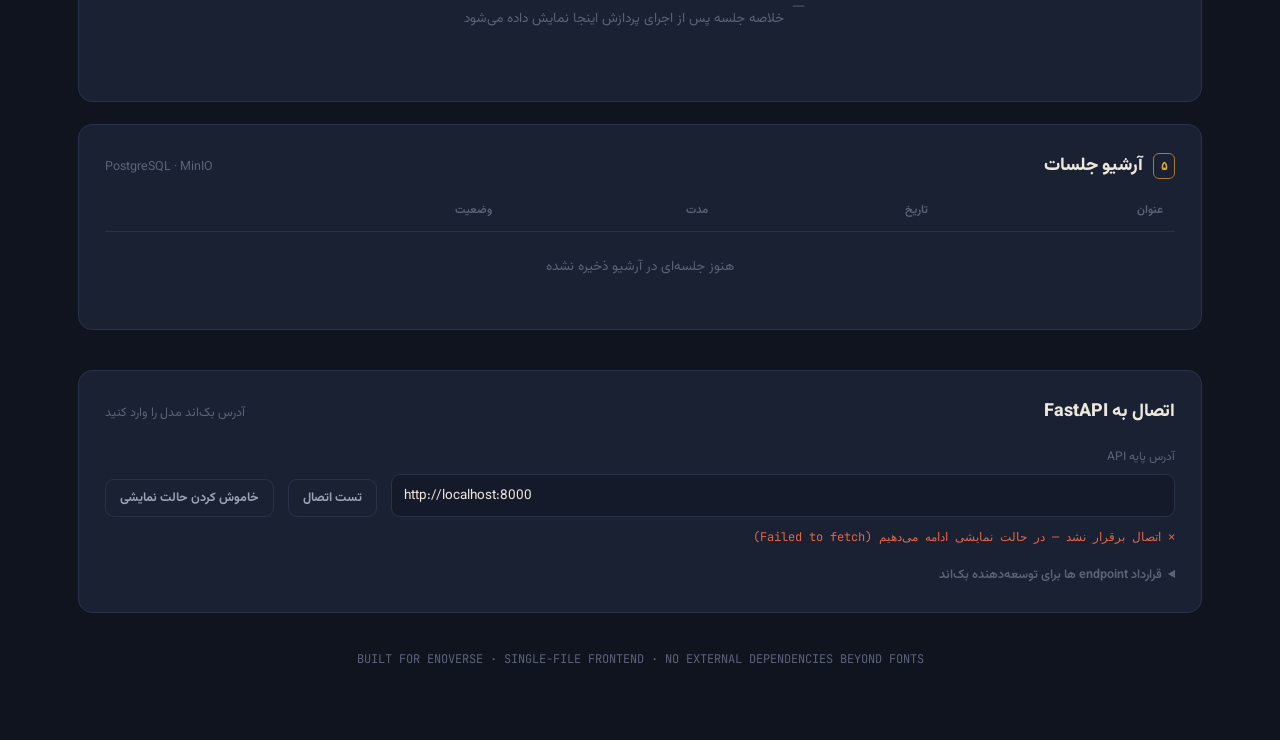
==== commit e3519892: "frontend adoption" ====
--- a/index.html
+++ b/index.html
@@ -672,6 +672,7 @@
     out.textContent = '✓ اتصال برقرار شد';
     out.className = 'conn-result ok';
     setConnected(true);
+    loadMeetings();
   }catch(err){
     out.textContent = '✕ اتصال برقرار نشد — در حالت نمایشی ادامه می‌دهیم (' + err.message + ')';
     out.className = 'conn-result fail';
@@ -762,7 +763,6 @@
     try{
       const res = await apiCall('/api/extract-actions', { method:'POST', headers:{'Content-Type':'application/json'}, body:JSON.stringify({transcript}) });
       const d = await res.json();
-      console.log('ACTION TRACKER RESULT:', actionData);
       return d.items;
     }catch(e){ /* fall through */ }
   }
@@ -910,6 +910,11 @@
     return;
   }
 
+  if (state.demoMode || typeof state.currentMeetingId !== 'number') {
+    alert('در حالت نمایشی، دانلود گزارش پشتیبانی نمی‌شود. ابتدا به API واقعی متصل شوید و جلسه را ذخیره کنید.');
+    return;
+  }
+
   try {
     const response = await fetch(
       `${state.apiBase}/api/meetings/${state.currentMeetingId}/report`
@@ -969,6 +974,8 @@
 /* init */
 setConnected(false);
 renderHistory();
+/* auto-connect to the API on page load */
+testConnection();
 </script>
 </body>
 </html>
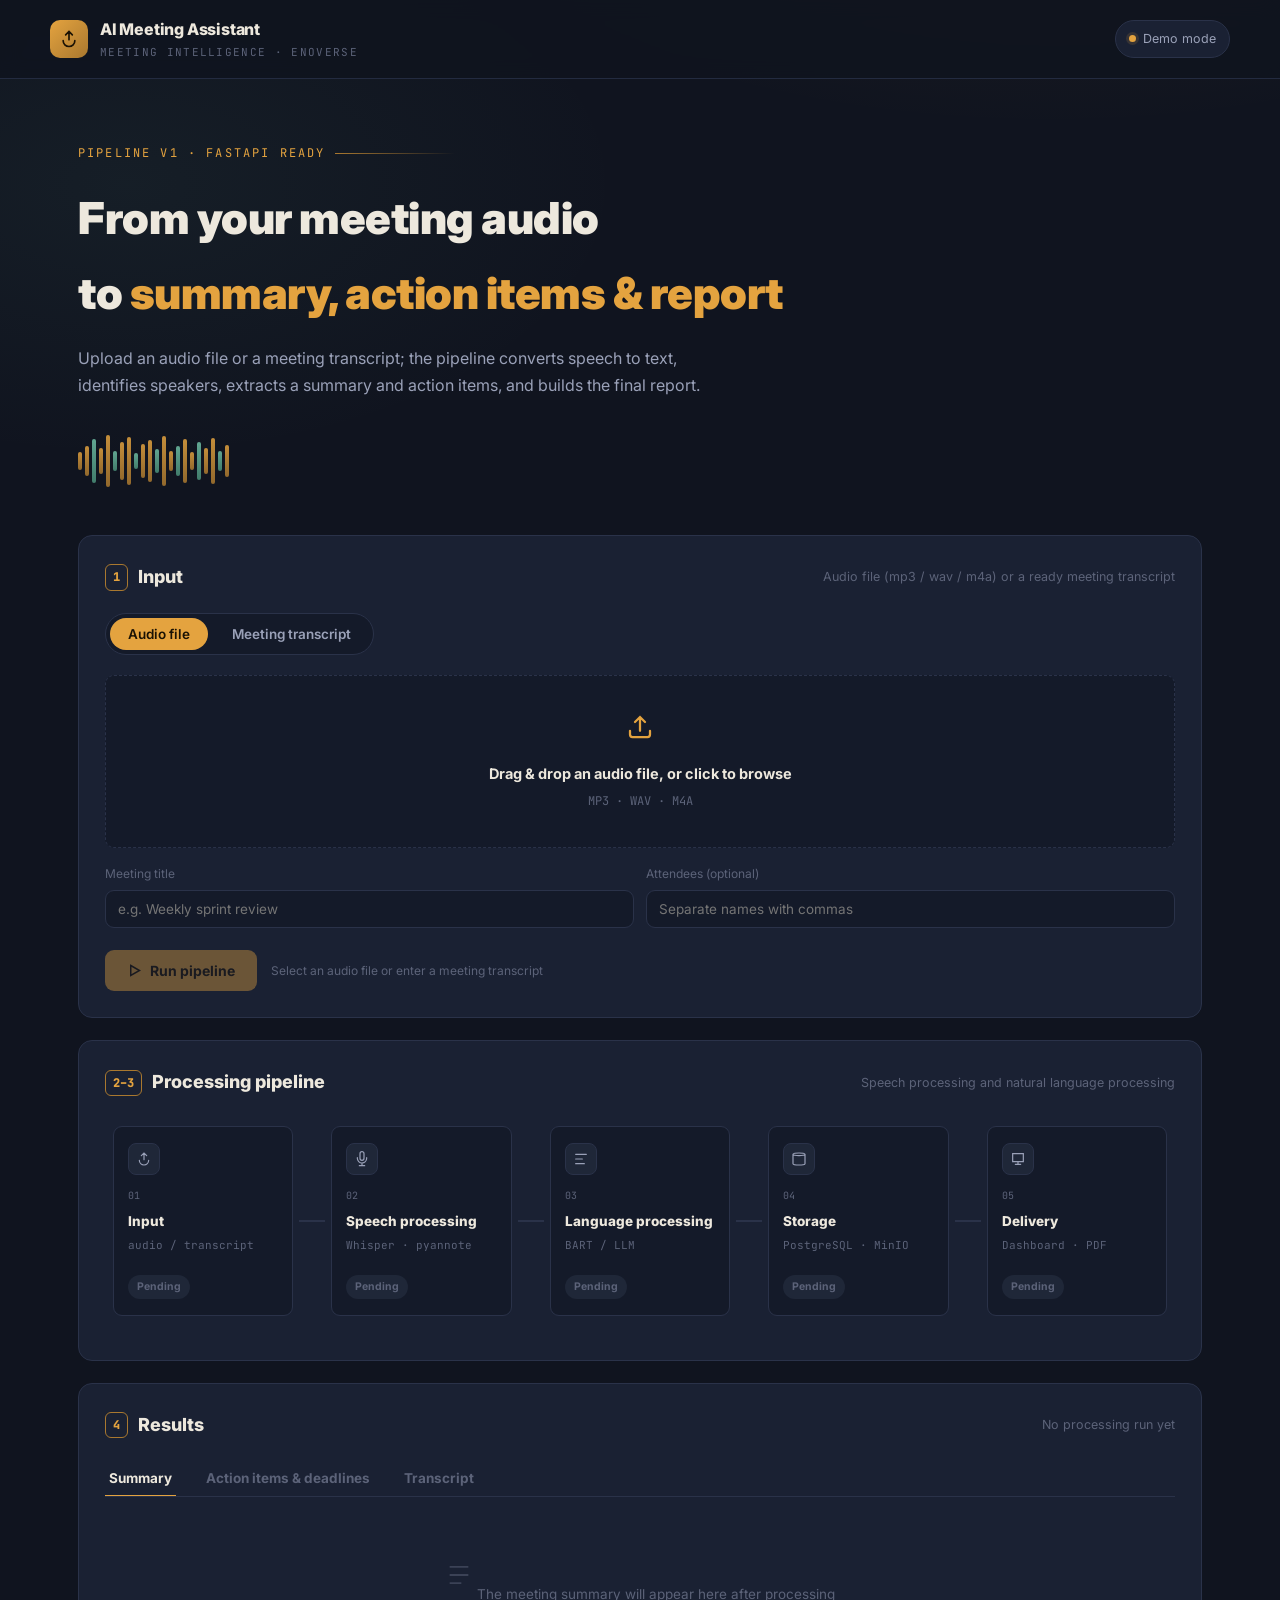
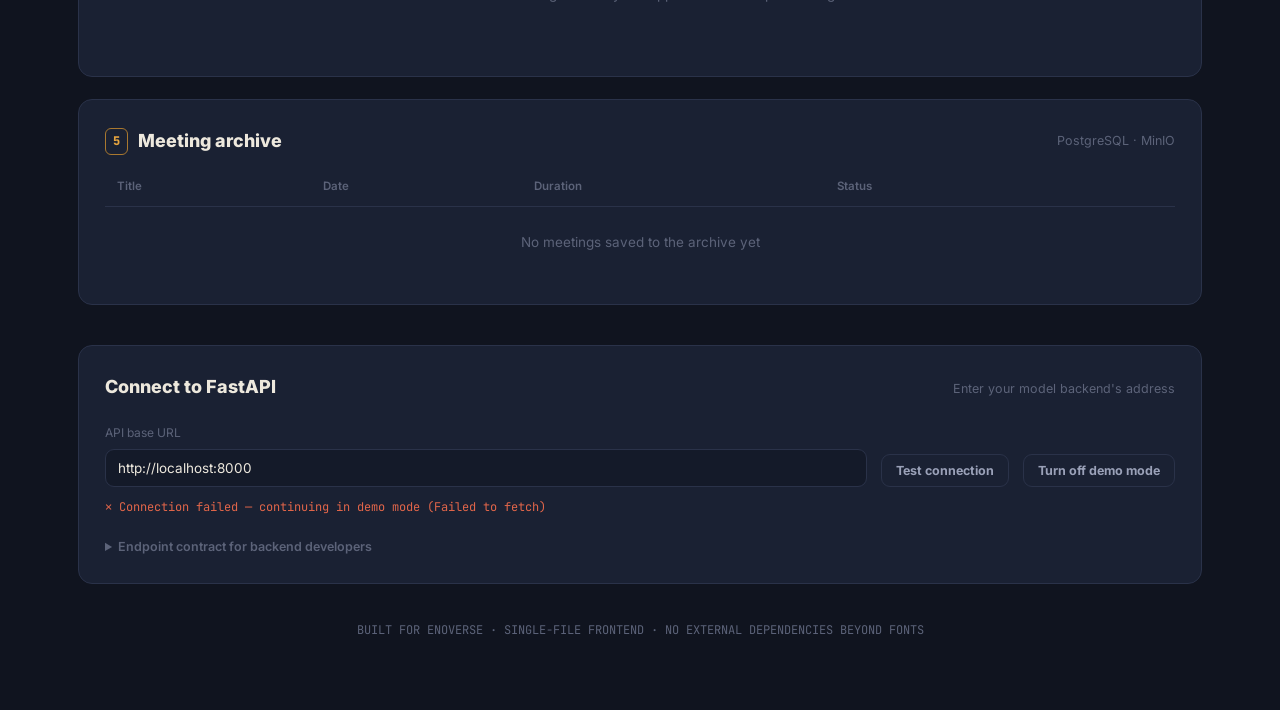
==== commit 093efa5c: "update Front" ====
--- a/index.html
+++ b/index.html
@@ -1,12 +1,12 @@
 <!DOCTYPE html>
-<html lang="fa" dir="rtl">
+<html lang="en" dir="ltr">
 <head>
 <meta charset="UTF-8">
 <meta name="viewport" content="width=device-width, initial-scale=1.0">
-<title>دستیار هوشمند جلسات — Enoverse</title>
+<title>AI Meeting Assistant — Enoverse</title>
 <link rel="preconnect" href="https://fonts.googleapis.com">
 <link rel="preconnect" href="https://fonts.gstatic.com" crossorigin>
-<link href="https://fonts.googleapis.com/css2?family=Vazirmatn:wght@400;500;600;700;800;900&family=JetBrains+Mono:wght@400;500;600;700&display=swap" rel="stylesheet">
+<link href="https://fonts.googleapis.com/css2?family=Inter:wght@400;500;600;700;800;900&family=JetBrains+Mono:wght@400;500;600;700&display=swap" rel="stylesheet">
 <style>
 /* ============================================================
    TOKENS
@@ -31,7 +31,7 @@
   --paper:#efe9db;
   --radius:14px;
   --radius-sm:9px;
-  --font-fa:'Vazirmatn',sans-serif;
+  --font-sans:'Inter',sans-serif;
   --font-mono:'JetBrains Mono',monospace;
 }
 *{box-sizing:border-box;}
@@ -42,7 +42,7 @@
     radial-gradient(900px 500px at 10% 8%, rgba(111,191,165,.06), transparent 55%),
     var(--bg);
   color:var(--text);
-  font-family:var(--font-fa);
+  font-family:var(--font-sans);
   line-height:1.7;
   min-height:100vh;
 }
@@ -79,7 +79,7 @@
 }
 .brand-mark svg{width:20px;height:20px;}
 .brand-name{font-weight:800;font-size:16px;letter-spacing:-.2px;}
-.brand-sub{font-family:var(--font-mono);font-size:11px;color:var(--text-faint);letter-spacing:.12em;direction:ltr;text-align:right;}
+.brand-sub{font-family:var(--font-mono);font-size:11px;color:var(--text-faint);letter-spacing:.12em;}
 
 .nav-status{display:flex;align-items:center;gap:10px;}
 .pill{
@@ -99,10 +99,10 @@
 .hero{padding:64px 0 40px;}
 .eyebrow{
   font-family:var(--font-mono);font-size:12px;color:var(--amber);
-  letter-spacing:.18em;text-transform:uppercase;direction:ltr;
-  display:flex;align-items:center;gap:10px;justify-content:flex-end;margin-bottom:18px;
-}
-.eyebrow::after{content:"";flex:1;max-width:120px;height:1px;background:linear-gradient(to left,var(--amber-dim),transparent);}
+  letter-spacing:.18em;text-transform:uppercase;
+  display:flex;align-items:center;gap:10px;justify-content:flex-start;margin-bottom:18px;
+}
+.eyebrow::after{content:"";flex:1;max-width:120px;height:1px;background:linear-gradient(to right,var(--amber-dim),transparent);}
 h1.title{
   font-size:44px;font-weight:900;letter-spacing:-.5px;margin:0 0 14px;
   color:var(--text);
@@ -113,7 +113,6 @@
 /* Waveform signature */
 .waveform{
   display:flex;align-items:center;gap:3px;height:52px;margin-bottom:8px;
-  direction:ltr;
 }
 .waveform i{
   display:block;width:4px;border-radius:3px;
@@ -190,7 +189,7 @@
 textarea.transcript-input{
   width:100%;min-height:160px;resize:vertical;
   background:var(--bg-alt);border:1px solid var(--border);border-radius:var(--radius-sm);
-  color:var(--text);padding:14px;font-family:var(--font-fa);font-size:14px;line-height:1.8;
+  color:var(--text);padding:14px;font-family:var(--font-sans);font-size:14px;line-height:1.8;
 }
 textarea.transcript-input:focus{outline:none;border-color:var(--amber);}
 
@@ -243,7 +242,7 @@
 .stage.active .stage-icon svg,.stage.done .stage-icon svg{color:#101418;}
 .stage-num{font-family:var(--font-mono);font-size:10px;color:var(--text-faint);margin-bottom:6px;}
 .stage-title{font-size:13.5px;font-weight:800;margin-bottom:4px;}
-.stage-sub{font-size:11px;color:var(--text-faint);font-family:var(--font-mono);line-height:1.6;direction:ltr;text-align:right;min-height:28px;}
+.stage-sub{font-size:11px;color:var(--text-faint);font-family:var(--font-mono);line-height:1.6;min-height:28px;}
 .stage-badge{
   display:inline-block;margin-top:10px;font-size:10.5px;font-weight:700;
   padding:3px 9px;border-radius:100px;background:var(--panel-2);color:var(--text-faint);
@@ -257,15 +256,15 @@
 }
 .connector.flow{background:linear-gradient(90deg,var(--amber),var(--teal));}
 .connector.flow::after{
-  content:"";position:absolute;top:-2px;right:0;width:6px;height:6px;border-radius:50%;
+  content:"";position:absolute;top:-2px;left:0;width:6px;height:6px;border-radius:50%;
   background:var(--amber);box-shadow:0 0 8px var(--amber);
   animation:travel 1.1s linear infinite;
 }
 @keyframes travel{
-  0%{right:100%;opacity:0;}
+  0%{left:-2px;opacity:0;}
   10%{opacity:1;}
   90%{opacity:1;}
-  100%{right:-2px;opacity:0;}
+  100%{left:100%;opacity:0;}
 }
 
 /* ============================================================
@@ -273,11 +272,11 @@
 ============================================================ */
 .tabs{display:flex;gap:4px;border-bottom:1px solid var(--border);margin-bottom:20px;overflow-x:auto;}
 .tab{
-  background:none;border:none;color:var(--text-faint);padding:10px 4px;margin-left:22px;
+  background:none;border:none;color:var(--text-faint);padding:10px 4px;margin-right:22px;
   font-size:13.5px;font-weight:700;position:relative;white-space:nowrap;
 }
 .tab.active{color:var(--text);}
-.tab.active::after{content:"";position:absolute;bottom:-1px;right:0;left:0;height:2px;background:var(--amber);}
+.tab.active::after{content:"";position:absolute;bottom:-1px;left:0;right:0;height:2px;background:var(--amber);}
 .tab-panel{display:none;}
 .tab-panel.active{display:block;animation:fadein .25s ease;}
 @keyframes fadein{from{opacity:0;transform:translateY(4px);}to{opacity:1;transform:translateY(0);}}
@@ -303,7 +302,7 @@
 .speaker-block{margin-bottom:16px;}
 .speaker-name{display:flex;align-items:center;gap:8px;font-size:13px;font-weight:800;margin-bottom:6px;}
 .speaker-swatch{width:9px;height:9px;border-radius:50%;flex-shrink:0;}
-.speaker-line{font-size:13.5px;color:var(--text-dim);padding-right:17px;line-height:1.9;}
+.speaker-line{font-size:13.5px;color:var(--text-dim);padding-left:17px;line-height:1.9;}
 
 .empty{
   text-align:center;padding:44px 20px;color:var(--text-faint);font-size:13.5px;
@@ -315,7 +314,7 @@
 ============================================================ */
 table.history{width:100%;border-collapse:collapse;font-size:13.5px;}
 table.history th{
-  text-align:right;font-size:11.5px;color:var(--text-faint);font-weight:600;
+  text-align:left;font-size:11.5px;color:var(--text-faint);font-weight:600;
   padding:0 12px 10px;border-bottom:1px solid var(--border);
 }
 table.history td{padding:13px 12px;border-bottom:1px solid var(--border-soft);}
@@ -365,12 +364,12 @@
         <svg viewBox="0 0 24 24" fill="none" stroke="#1a1204" stroke-width="2" stroke-linecap="round"><path d="M12 3v10M8 7l4-4 4 4M5 14a7 7 0 0014 0"/></svg>
       </div>
       <div>
-        <div class="brand-name">دستیار هوشمند جلسات</div>
+        <div class="brand-name">AI Meeting Assistant</div>
         <div class="brand-sub">MEETING&nbsp;INTELLIGENCE&nbsp;·&nbsp;ENOVERSE</div>
       </div>
     </div>
     <div class="nav-status">
-      <div class="pill"><span class="dot demo" id="connDot"></span><span id="connLabel">حالت نمایشی</span></div>
+      <div class="pill"><span class="dot demo" id="connDot"></span><span id="connLabel">Demo mode</span></div>
     </div>
   </div>
 </header>
@@ -379,62 +378,62 @@
 
   <section class="hero">
     <div class="eyebrow">PIPELINE v1 · FASTAPI READY</div>
-    <h1 class="title">از فایل صوتی جلسه<br>تا <span>خلاصه، اقدامات و گزارش</span></h1>
-    <p class="subtitle">فایل صوتی یا متن پیاده‌سازی‌شدهٔ جلسه را وارد کنید؛ خط پردازش، گفتار را به متن تبدیل می‌کند، گوینده‌ها را تشخیص می‌دهد، خلاصه و اقدامات را استخراج می‌کند و در نهایت گزارش نهایی را می‌سازد.</p>
+    <h1 class="title">From your meeting audio<br>to <span>summary, action items & report</span></h1>
+    <p class="subtitle">Upload an audio file or a meeting transcript; the pipeline converts speech to text, identifies speakers, extracts a summary and action items, and builds the final report.</p>
     <div class="waveform" id="heroWave"></div>
   </section>
 
   <!-- LAYER 1 — INPUT -->
   <section class="panel">
     <div class="panel-head">
-      <div class="panel-title"><span class="num">۱</span> ورودی</div>
-      <div class="panel-desc">فایل صوتی (mp3 / wav / m4a) یا متن آماده جلسه</div>
+      <div class="panel-title"><span class="num">1</span> Input</div>
+      <div class="panel-desc">Audio file (mp3 / wav / m4a) or a ready meeting transcript</div>
     </div>
 
     <div class="mode-switch">
-      <button class="active" data-mode="audio" onclick="setMode('audio')">فایل صوتی</button>
-      <button data-mode="text" onclick="setMode('text')">متن جلسه</button>
+      <button class="active" data-mode="audio" onclick="setMode('audio')">Audio file</button>
+      <button data-mode="text" onclick="setMode('text')">Meeting transcript</button>
     </div>
 
     <div id="audioMode">
       <div class="dropzone" id="dropzone" onclick="document.getElementById('fileInput').click()">
         <input type="file" id="fileInput" accept=".mp3,.wav,.m4a,audio/*">
         <svg viewBox="0 0 24 24" fill="none" stroke="currentColor" stroke-width="1.8" stroke-linecap="round"><path d="M12 15V4M8 8l4-4 4 4M4 15v3a2 2 0 002 2h12a2 2 0 002-2v-3"/></svg>
-        <div class="dz-title">فایل صوتی را بکشید و رها کنید، یا کلیک کنید</div>
+        <div class="dz-title">Drag & drop an audio file, or click to browse</div>
         <div class="dz-sub">MP3 · WAV · M4A</div>
       </div>
       <div id="fileChip" style="display:none"></div>
     </div>
 
     <div id="textMode" style="display:none">
-      <textarea class="transcript-input" id="transcriptInput" placeholder="متن پیاده‌سازی‌شده جلسه را اینجا وارد یا جای‌گذاری کنید…"></textarea>
+      <textarea class="transcript-input" id="transcriptInput" placeholder="Type or paste the meeting transcript here…"></textarea>
     </div>
 
     <div class="field-row">
       <div class="field">
-        <label>عنوان جلسه</label>
-        <input type="text" id="meetingTitle" placeholder="مثلاً: بازنگری اسپرینت هفتگی">
+        <label>Meeting title</label>
+        <input type="text" id="meetingTitle" placeholder="e.g. Weekly sprint review">
       </div>
       <div class="field">
-        <label>شرکت‌کنندگان (اختیاری)</label>
-        <input type="text" id="meetingAttendees" placeholder="نام‌ها را با کاما جدا کنید">
+        <label>Attendees (optional)</label>
+        <input type="text" id="meetingAttendees" placeholder="Separate names with commas">
       </div>
     </div>
 
     <div class="run-row">
       <button class="btn btn-primary" id="runBtn" onclick="runPipeline()" disabled>
         <svg width="15" height="15" viewBox="0 0 24 24" fill="none" stroke="currentColor" stroke-width="2.4" stroke-linecap="round"><path d="M6 4l14 8-14 8V4z"/></svg>
-        اجرای پردازش
+        Run pipeline
       </button>
-      <span class="run-hint" id="runHint">یک فایل صوتی انتخاب کنید یا متن جلسه را وارد کنید</span>
+      <span class="run-hint" id="runHint">Select an audio file or enter a meeting transcript</span>
     </div>
   </section>
 
   <!-- LAYER 2+3 — PIPELINE VISUAL -->
   <section class="panel">
     <div class="panel-head">
-      <div class="panel-title"><span class="num">۲–۳</span> خط پردازش</div>
-      <div class="panel-desc">پردازش گفتار و پردازش زبان طبیعی</div>
+      <div class="panel-title"><span class="num">2–3</span> Processing pipeline</div>
+      <div class="panel-desc">Speech processing and natural language processing</div>
     </div>
     <div class="pipeline" id="pipeline"><!-- stages injected by JS --></div>
   </section>
@@ -442,51 +441,51 @@
   <!-- RESULTS -->
   <section class="panel">
     <div class="panel-head">
-      <div class="panel-title"><span class="num">۴</span> نتایج</div>
-      <div class="panel-desc" id="resultMeta">هنوز پردازشی انجام نشده</div>
+      <div class="panel-title"><span class="num">4</span> Results</div>
+      <div class="panel-desc" id="resultMeta">No processing run yet</div>
     </div>
 
     <div class="tabs">
-      <button class="tab active" data-tab="summary" onclick="setTab('summary')">خلاصه</button>
-      <button class="tab" data-tab="actions" onclick="setTab('actions')">اقدامات و مهلت‌ها</button>
-      <button class="tab" data-tab="transcript" onclick="setTab('transcript')">گفتگو</button>
+      <button class="tab active" data-tab="summary" onclick="setTab('summary')">Summary</button>
+      <button class="tab" data-tab="actions" onclick="setTab('actions')">Action items & deadlines</button>
+      <button class="tab" data-tab="transcript" onclick="setTab('transcript')">Transcript</button>
     </div>
 
     <div class="tab-panel active" data-panel="summary" id="panelSummary">
       <div class="empty">
         <svg viewBox="0 0 24 24" fill="none" stroke="currentColor" stroke-width="1.6"><path d="M4 5h16M4 12h16M4 19h10"/></svg>
-        خلاصه جلسه پس از اجرای پردازش اینجا نمایش داده می‌شود
+        The meeting summary will appear here after processing
       </div>
     </div>
     <div class="tab-panel" data-panel="actions" id="panelActions">
       <div class="empty">
         <svg viewBox="0 0 24 24" fill="none" stroke="currentColor" stroke-width="1.6"><path d="M9 11l3 3 8-8M20 12v6a2 2 0 01-2 2H6a2 2 0 01-2-2V6a2 2 0 012-2h9"/></svg>
-        اقدامات، مسئولان و مهلت‌ها پس از استخراج اینجا نمایش داده می‌شود
+        Action items, owners, and deadlines will appear here after extraction
       </div>
     </div>
     <div class="tab-panel" data-panel="transcript" id="panelTranscript">
       <div class="empty">
         <svg viewBox="0 0 24 24" fill="none" stroke="currentColor" stroke-width="1.6"><path d="M8 9h8M8 13h5M21 15a2 2 0 01-2 2H9l-4 4V6a2 2 0 012-2h12a2 2 0 012 2v9z"/></svg>
-        گفتگوی پیاده‌سازی‌شده به تفکیک گوینده اینجا نمایش داده می‌شود
+        The transcript, broken down by speaker, will appear here
       </div>
     </div>
 
     <div class="run-row" id="exportRow" style="display:none">
-      <button class="btn btn-ghost btn-sm" onclick="downloadReport()">دانلود گزارش PDF</button>
-      <button class="btn btn-ghost btn-sm" onclick="saveMeeting()">ذخیره در آرشیو جلسات</button>
+      <button class="btn btn-ghost btn-sm" onclick="downloadReport()">Download PDF report</button>
+      <button class="btn btn-ghost btn-sm" onclick="saveMeeting()">Save to meeting archive</button>
     </div>
   </section>
 
   <!-- LAYER 4/5 — HISTORY -->
   <section class="panel">
     <div class="panel-head">
-      <div class="panel-title"><span class="num">۵</span> آرشیو جلسات</div>
+      <div class="panel-title"><span class="num">5</span> Meeting archive</div>
       <div class="panel-desc">PostgreSQL · MinIO</div>
     </div>
     <div id="historyWrap">
       <table class="history">
         <thead>
-          <tr><th>عنوان</th><th>تاریخ</th><th>مدت</th><th>وضعیت</th><th></th></tr>
+          <tr><th>Title</th><th>Date</th><th>Duration</th><th>Status</th><th></th></tr>
         </thead>
         <tbody id="historyBody"></tbody>
       </table>
@@ -497,21 +496,21 @@
   <footer>
     <div class="panel">
       <div class="panel-head">
-        <div class="panel-title">اتصال به FastAPI</div>
-        <div class="panel-desc">آدرس بک‌اند مدل را وارد کنید</div>
+        <div class="panel-title">Connect to FastAPI</div>
+        <div class="panel-desc">Enter your model backend's address</div>
       </div>
       <div class="api-panel">
         <div class="field">
-          <label>آدرس پایه API</label>
+          <label>API base URL</label>
           <input type="text" id="apiBase" class="mono" placeholder="http://localhost:8000" value="http://localhost:8000">
         </div>
-        <button class="btn btn-ghost btn-sm" onclick="testConnection()">تست اتصال</button>
-        <button class="btn btn-ghost btn-sm" onclick="toggleDemo()" id="demoBtn">خاموش کردن حالت نمایشی</button>
+        <button class="btn btn-ghost btn-sm" onclick="testConnection()">Test connection</button>
+        <button class="btn btn-ghost btn-sm" onclick="toggleDemo()" id="demoBtn">Turn off demo mode</button>
       </div>
       <div class="conn-result" id="connResult"></div>
 
       <details class="contract-toggle">
-        <summary>قرارداد endpoint ها برای توسعه‌دهنده بک‌اند</summary>
+        <summary>Endpoint contract for backend developers</summary>
         <div class="contract">POST   /api/transcribe        (multipart file)  -&gt; { transcript, speakers:[{id,name}], segments:[{speaker,text,start,end}] }
 POST   /api/summarize         { transcript }    -&gt; { summary }
 POST   /api/extract-actions   { transcript }    -&gt; { items:[{task,owner,deadline}] }
@@ -560,11 +559,11 @@
    PIPELINE DEFINITION (mirrors the architecture diagram)
 ============================================================ */
 const STAGES = [
-  { id:'input',     title:'ورودی',              sub:'audio / transcript', icon:'M12 3v10M8 7l4-4 4 4M5 14a7 7 0 0014 0' },
-  { id:'speech',     title:'پردازش گفتار',        sub:'Whisper · pyannote', icon:'M12 1a3 3 0 00-3 3v7a3 3 0 006 0V4a3 3 0 00-3-3zM19 10v1a7 7 0 01-14 0v-1M12 18v4M8 22h8' },
-  { id:'nlp',        title:'پردازش زبان',         sub:'FLAN-T5 / LLM', icon:'M4 5h16M4 12h10M4 19h13' },
-  { id:'data',       title:'ذخیره‌سازی',          sub:'PostgreSQL · MinIO', icon:'M3 5v14c0 1.1 4 2 9 2s9-.9 9-2V5M3 5c0 1.1 4 2 9 2s9-.9 9-2M3 5c0-1.1 4-2 9-2s9 .9 9 2' },
-  { id:'delivery',   title:'ارائه',              sub:'Dashboard · PDF', icon:'M4 4h16v12H4zM8 20h8M12 16v4' },
+  { id:'input',     title:'Input',              sub:'audio / transcript', icon:'M12 3v10M8 7l4-4 4 4M5 14a7 7 0 0014 0' },
+  { id:'speech',     title:'Speech processing',        sub:'Whisper · pyannote', icon:'M12 1a3 3 0 00-3 3v7a3 3 0 006 0V4a3 3 0 00-3-3zM19 10v1a7 7 0 01-14 0v-1M12 18v4M8 22h8' },
+  { id:'nlp',        title:'Language processing',         sub:'BART / LLM', icon:'M4 5h16M4 12h10M4 19h13' },
+  { id:'data',       title:'Storage',          sub:'PostgreSQL · MinIO', icon:'M3 5v14c0 1.1 4 2 9 2s9-.9 9-2V5M3 5c0 1.1 4 2 9 2s9-.9 9-2M3 5c0-1.1 4-2 9-2s9 .9 9 2' },
+  { id:'delivery',   title:'Delivery',              sub:'Dashboard · PDF', icon:'M4 4h16v12H4zM8 20h8M12 16v4' },
 ];
 
 function renderPipeline(activeIndex=-1, doneUpTo=-1, skipSpeech=false){
@@ -588,7 +587,7 @@
       <div class="stage-num">${String(i+1).padStart(2,'0')}</div>
       <div class="stage-title">${s.title}</div>
       <div class="stage-sub">${s.sub}</div>
-      <div class="stage-badge">${isSkipped ? 'رد شد' : (i===activeIndex ? 'در حال پردازش' : (i<=doneUpTo ? 'کامل' : 'در انتظار'))}</div>
+      <div class="stage-badge">${isSkipped ? 'Skipped' : (i===activeIndex ? 'Processing' : (i<=doneUpTo ? 'Done' : 'Pending'))}</div>
     `;
     wrap.appendChild(el);
   });
@@ -648,8 +647,8 @@
   const ready = state.mode==='audio' ? !!state.file : state.transcriptText.trim().length > 20;
   document.getElementById('runBtn').disabled = !ready;
   document.getElementById('runHint').textContent = ready
-    ? 'آماده اجرا'
-    : (state.mode==='audio' ? 'یک فایل صوتی انتخاب کنید' : 'حداقل چند جمله از متن جلسه را وارد کنید');
+    ? 'Ready to run'
+    : (state.mode==='audio' ? 'Select an audio file' : 'Enter at least a few sentences of the transcript');
 }
 
 /* ============================================================
@@ -665,16 +664,16 @@
 async function testConnection(){
   state.apiBase = document.getElementById('apiBase').value.trim() || state.apiBase;
   const out = document.getElementById('connResult');
-  out.textContent = 'در حال بررسی…';
+  out.textContent = 'Checking…';
   out.className = 'conn-result';
   try{
     await apiCall('/api/health');
-    out.textContent = '✓ اتصال برقرار شد';
+    out.textContent = '✓ Connected';
     out.className = 'conn-result ok';
     setConnected(true);
     loadMeetings();
   }catch(err){
-    out.textContent = '✕ اتصال برقرار نشد — در حالت نمایشی ادامه می‌دهیم (' + err.message + ')';
+    out.textContent = '✕ Connection failed — continuing in demo mode (' + err.message + ')';
     out.className = 'conn-result fail';
     setConnected(false);
   }
@@ -682,8 +681,8 @@
 function setConnected(live){
   state.demoMode = !live;
   document.getElementById('connDot').className = 'dot ' + (live ? 'live' : 'demo');
-  document.getElementById('connLabel').textContent = live ? 'متصل به API' : 'حالت نمایشی';
-  document.getElementById('demoBtn').textContent = live ? 'روشن کردن حالت نمایشی' : 'خاموش کردن حالت نمایشی';
+  document.getElementById('connLabel').textContent = live ? 'Connected to API' : 'Demo mode';
+  document.getElementById('demoBtn').textContent = live ? 'Turn on demo mode' : 'Turn off demo mode';
 }
 function toggleDemo(){ setConnected(state.demoMode); }
 
@@ -745,7 +744,7 @@
     }catch(e){ /* fall through to demo */ }
   }
   await wait(900);
-  return mockTranscribe(file?.name || 'جلسه');
+  return mockTranscribe(file?.name || 'meeting');
 }
 async function callSummarize(transcript){
   if(!state.demoMode){
@@ -775,27 +774,27 @@
 ============================================================ */
 function mockTranscribe(name){
   return {
-    transcript: state.transcriptText || 'متن نمونهٔ پیاده‌سازی‌شده جلسه در اینجا قرار می‌گیرد.',
+    transcript: state.transcriptText || 'A sample meeting transcript would appear here.',
     speakers: [
-      {id:'s1', name:'گوینده ۱', color:'#e4a33f'},
-      {id:'s2', name:'گوینده ۲', color:'#6fbfa5'},
+      {id:'s1', name:'Speaker 1', color:'#e4a33f'},
+      {id:'s2', name:'Speaker 2', color:'#6fbfa5'},
     ],
     segments: [
-      {speaker:'گوینده ۱', text:'خب بریم سراغ بررسی وضعیت اسپرینت. مدل تشخیص گفتار رو تست کردیم؟'},
-      {speaker:'گوینده ۲', text:'بله، دقت روی نمونه‌های فارسی حدود ۹۲ درصده. مشکل اصلی روی صداهای هم‌پوشان بود.'},
-      {speaker:'گوینده ۱', text:'خوبه. تا جمعه خلاصه‌سازی رو هم وصل کن به pipeline.'},
-      {speaker:'گوینده ۲', text:'باشه، گزارش PDF رو هم تا آخر هفته آماده می‌کنم.'},
+      {speaker:'Speaker 1', text:'Alright, let\u2019s go over the sprint status. Did we test the speech recognition model?'},
+      {speaker:'Speaker 2', text:'Yes, accuracy on our sample data is around 92%. The main issue was overlapping speech.'},
+      {speaker:'Speaker 1', text:'Good. Let\u2019s get the summarization module wired into the pipeline by Friday.'},
+      {speaker:'Speaker 2', text:'Sure, I\u2019ll also have the PDF report ready by the end of the week.'},
     ]
   };
 }
 function mockSummary(){
-  return 'در این جلسه وضعیت پیاده‌سازی خط پردازش صوت بررسی شد. مدل تشخیص گفتار روی نمونه‌های فارسی با دقت قابل‌قبولی کار می‌کند، اما در تشخیص صداهای هم‌پوشان نیاز به بهبود دارد. تیم توافق کرد که ماژول خلاصه‌سازی تا پایان هفته به خط پردازش متصل شود و گزارش PDF نهایی نیز آماده شود.';
+  return 'This meeting reviewed the status of the audio processing pipeline. The speech recognition model performs with acceptable accuracy on sample data, but overlapping speech detection still needs improvement. The team agreed to connect the summarization module to the pipeline by the end of the week and to prepare the final PDF report.';
 }
 function mockActions(){
   return [
-    {task:'اتصال ماژول خلاصه‌سازی به pipeline اصلی', owner:'گوینده ۲', deadline:'جمعه این هفته'},
-    {task:'بهبود دقت تشخیص گفتار روی صداهای هم‌پوشان', owner:'گوینده ۱', deadline:'اسپرینت بعدی'},
-    {task:'آماده‌سازی خروجی گزارش PDF', owner:'گوینده ۲', deadline:'پایان هفته'},
+    {task:'Connect the summarization module to the main pipeline', owner:'Speaker 2', deadline:'This Friday'},
+    {task:'Improve speech recognition accuracy on overlapping speech', owner:'Speaker 1', deadline:'Next sprint'},
+    {task:'Prepare the PDF report output', owner:'Speaker 2', deadline:'End of week'},
   ];
 }
 
@@ -805,7 +804,7 @@
 function renderResults(){
   const r = state.results;
   document.getElementById('resultMeta').textContent =
-    (document.getElementById('meetingTitle').value || 'جلسه بدون عنوان') + ' · ' + new Date().toLocaleDateString('fa-IR');
+    (document.getElementById('meetingTitle').value || 'Untitled meeting') + ' · ' + new Date().toLocaleDateString('en-US');
 
   document.getElementById('panelSummary').innerHTML = `<div class="summary-text">${r.summary}</div>`;
 
@@ -815,8 +814,8 @@
       <div>
         <div class="task">${it.task}</div>
         <div class="tags">
-          <span class="tag owner">مسئول: ${it.owner}</span>
-          <span class="tag deadline">مهلت: ${it.deadline}</span>
+          <span class="tag owner">Owner: ${it.owner}</span>
+          <span class="tag deadline">Due: ${it.deadline}</span>
         </div>
       </div>
     </div>
@@ -847,7 +846,7 @@
 ============================================================ */
 async function saveMeeting() {
   const title =
-    document.getElementById('meetingTitle').value || 'جلسه بدون عنوان';
+    document.getElementById('meetingTitle').value || 'Untitled meeting';
 
   const payload = {
     title,
@@ -883,7 +882,7 @@
 
     } catch (e) {
       console.error('SAVE MEETING ERROR:', e);
-      alert('ذخیره جلسه ناموفق بود: ' + e.message);
+      alert('Failed to save meeting: ' + e.message);
       return;
     }
   }
@@ -895,58 +894,45 @@
   state.meetings.unshift({
     id,
     title,
-    date: new Date().toLocaleDateString('fa-IR'),
+    date: new Date().toLocaleDateString('en-US'),
     duration: '—',
     status: 'done'
   });
 
   renderHistory();
-  alert('جلسه ذخیره شد.');
+  alert('Meeting saved.');
 }
 
 async function downloadReport() {
   if (!state.currentMeetingId) {
-    alert('ابتدا جلسه را ذخیره کنید.');
+    alert('Save the meeting first.');
     return;
   }
 
   if (state.demoMode || typeof state.currentMeetingId !== 'number') {
-    alert('در حالت نمایشی، دانلود گزارش پشتیبانی نمی‌شود. ابتدا به API واقعی متصل شوید و جلسه را ذخیره کنید.');
+    alert('Report download isn\u2019t supported in demo mode. Connect to a real API and save the meeting first.');
     return;
   }
 
   try {
-    const response = await fetch(
-      `${state.apiBase}/api/meetings/${state.currentMeetingId}/report`
-    );
-
-    if (!response.ok) {
-      throw new Error(`PDF download failed: ${response.status}`);
-    }
-
-    const blob = await response.blob();
     renderPipeline(-1, 4, false);
-    const url = window.URL.createObjectURL(blob);
-
+    const url = `${state.apiBase}/api/meetings/${state.currentMeetingId}/report`;
     const link = document.createElement('a');
     link.href = url;
     link.download = 'meeting-report.pdf';
-
+    link.target = '_blank';
     document.body.appendChild(link);
     link.click();
     link.remove();
-
-    window.URL.revokeObjectURL(url);
-
   } catch (error) {
     console.error('PDF error:', error);
-    alert('خطا در دریافت فایل PDF');
+    alert('Error retrieving the PDF file');
   }
 }
 function renderHistory(){
   const body = document.getElementById('historyBody');
   if(state.meetings.length===0){
-    body.innerHTML = `<tr><td colspan="5" style="text-align:center;color:var(--text-faint);padding:24px 0">هنوز جلسه‌ای در آرشیو ذخیره نشده</td></tr>`;
+    body.innerHTML = `<tr><td colspan="5" style="text-align:center;color:var(--text-faint);padding:24px 0">No meetings saved to the archive yet</td></tr>`;
     return;
   }
   body.innerHTML = state.meetings.map(m=>`
@@ -954,8 +940,8 @@
       <td>${m.title}</td>
       <td class="mono">${m.date}</td>
       <td class="mono">${m.duration}</td>
-      <td><span class="status-chip done">تکمیل‌شده</span></td>
-      <td class="row-actions"><button onclick="alert('مشاهده جزئیات جلسه ${m.id}')">مشاهده</button></td>
+      <td><span class="status-chip done">Completed</span></td>
+      <td class="row-actions"><button onclick="alert('View details for meeting ${m.id}')">View</button></td>
     </tr>
   `).join('');
 }
